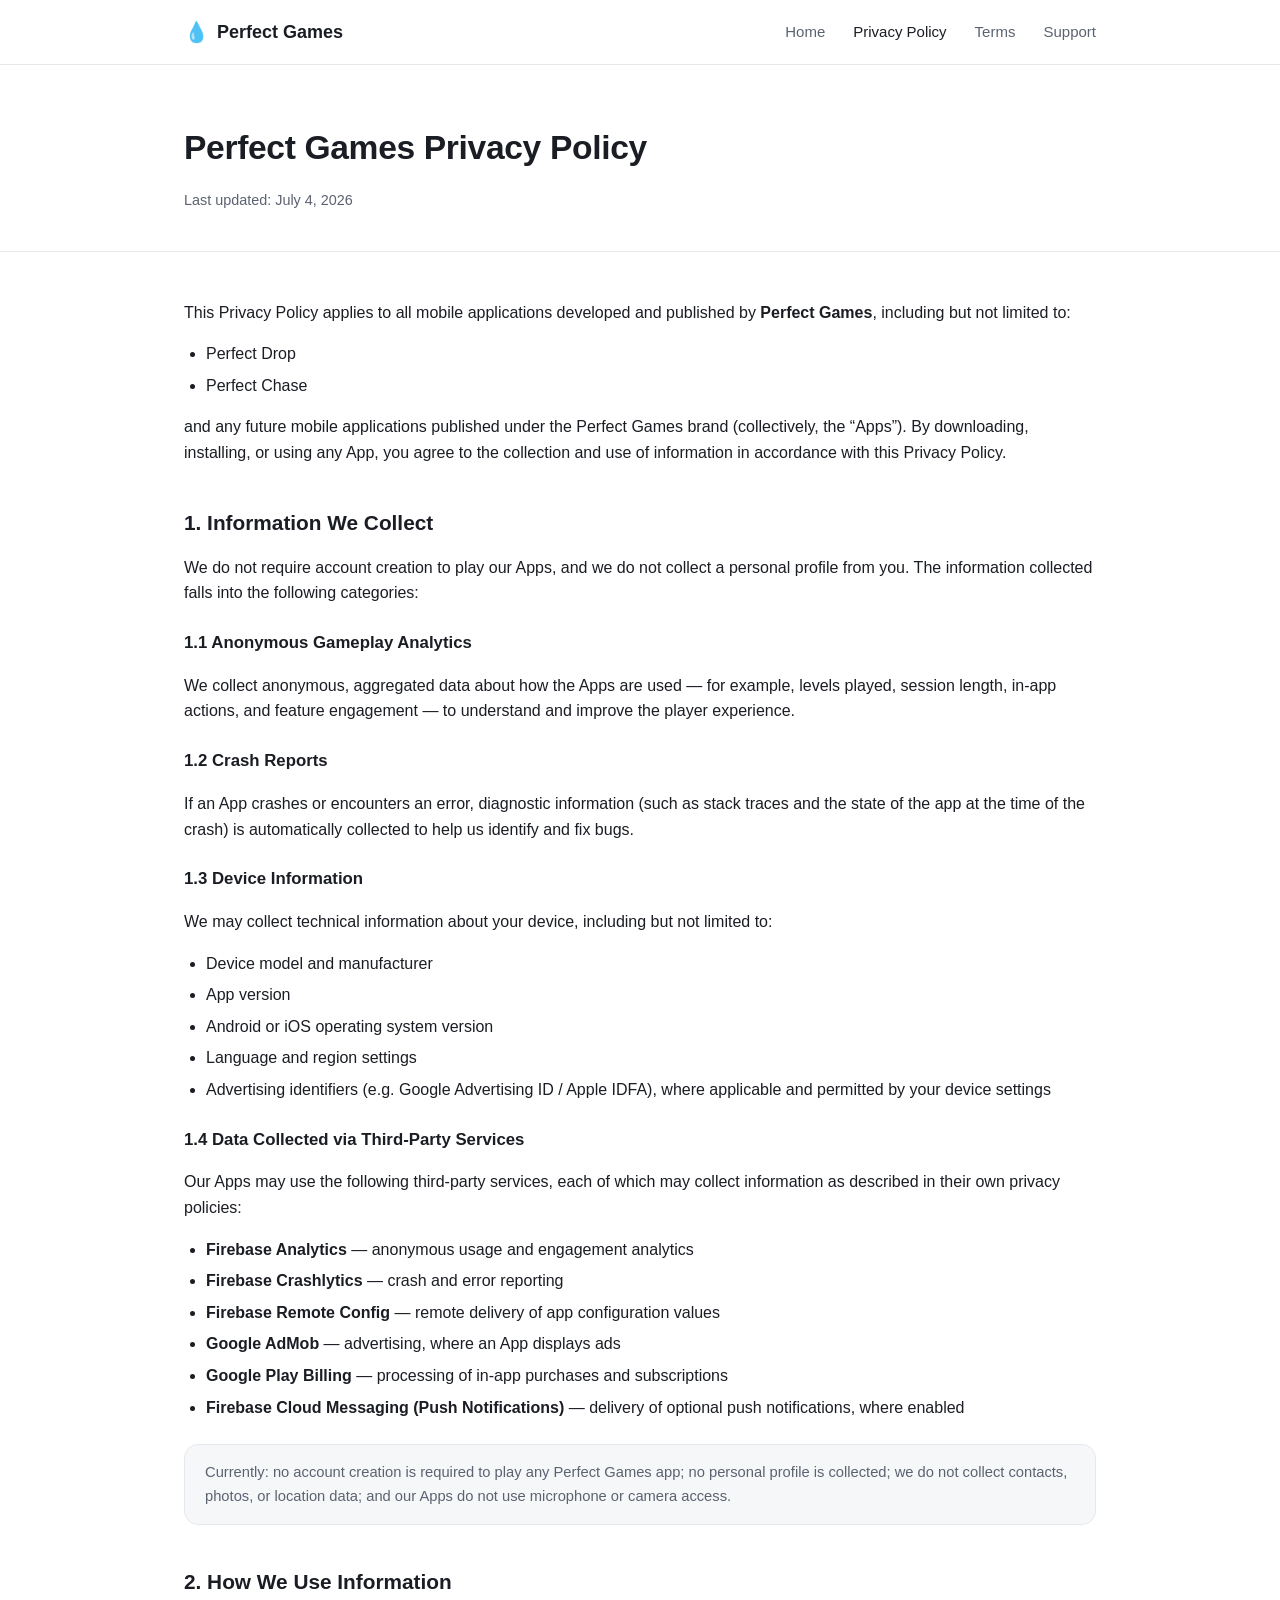
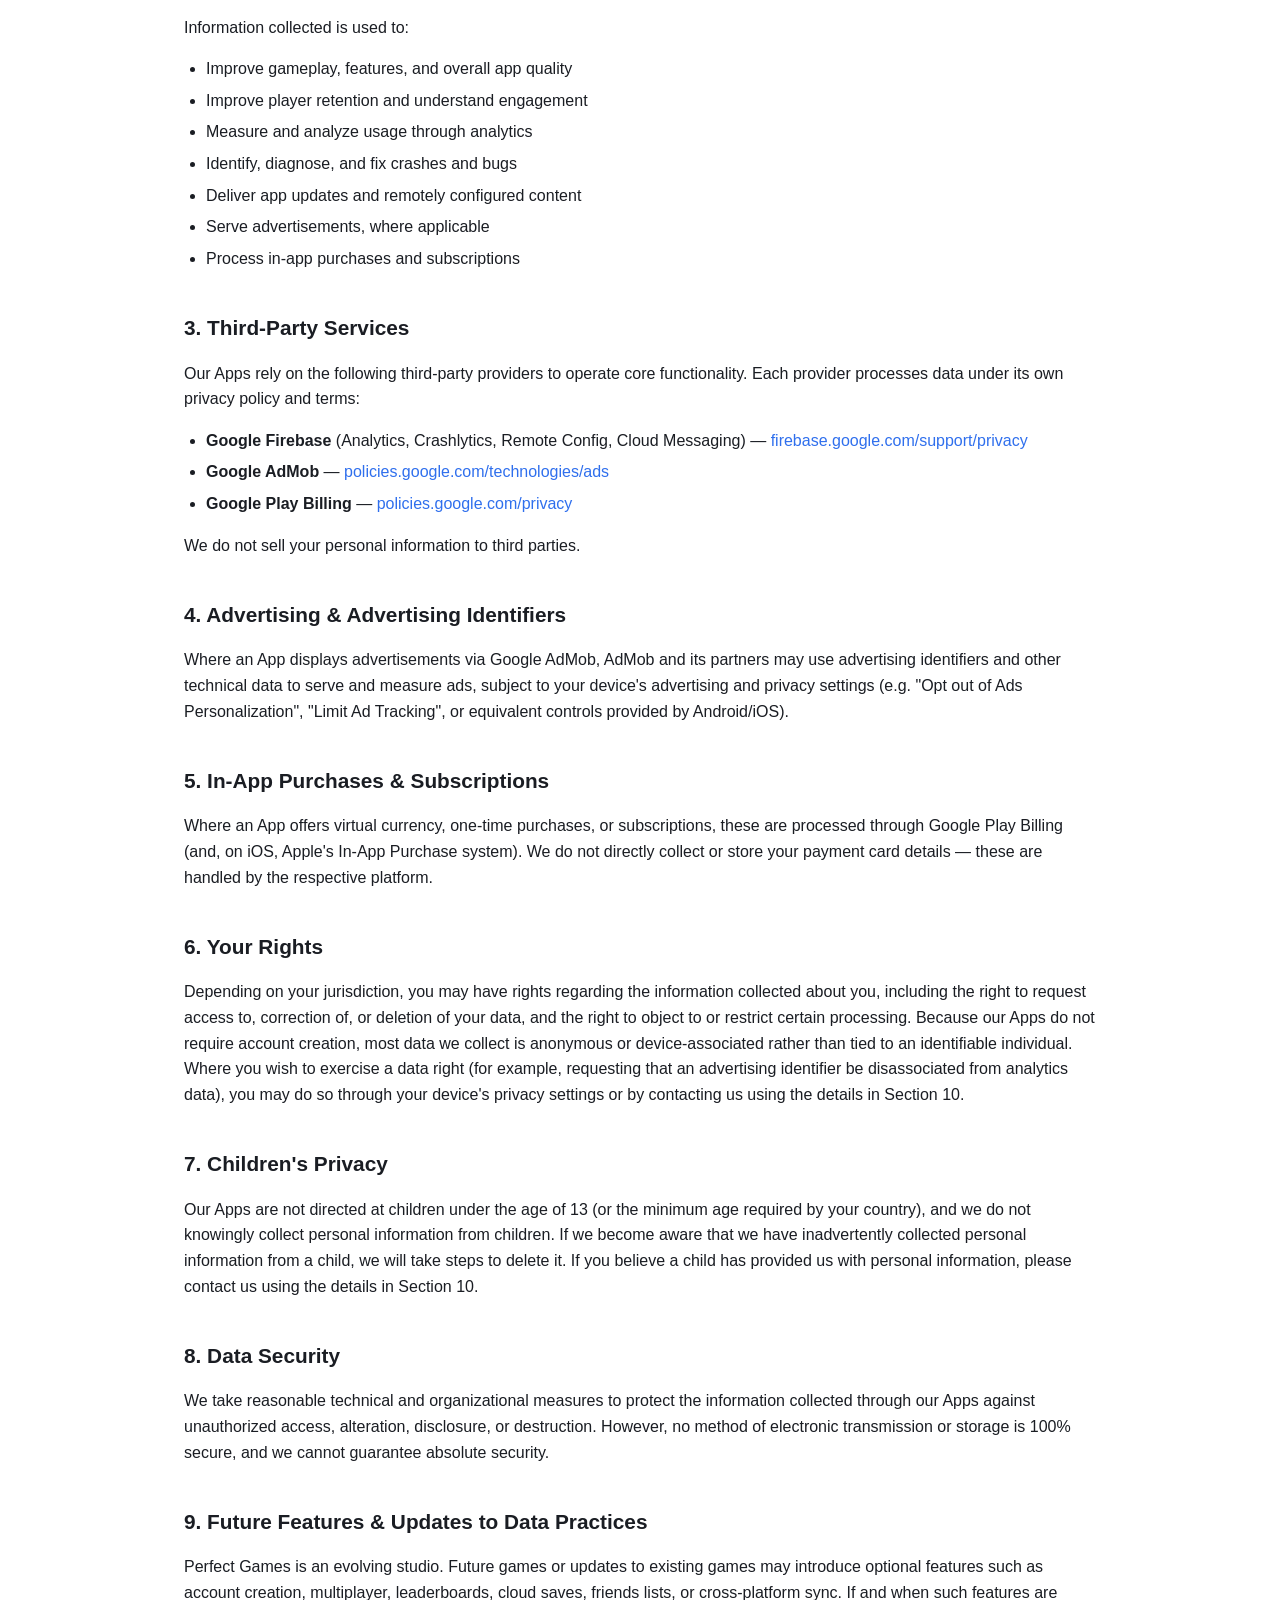
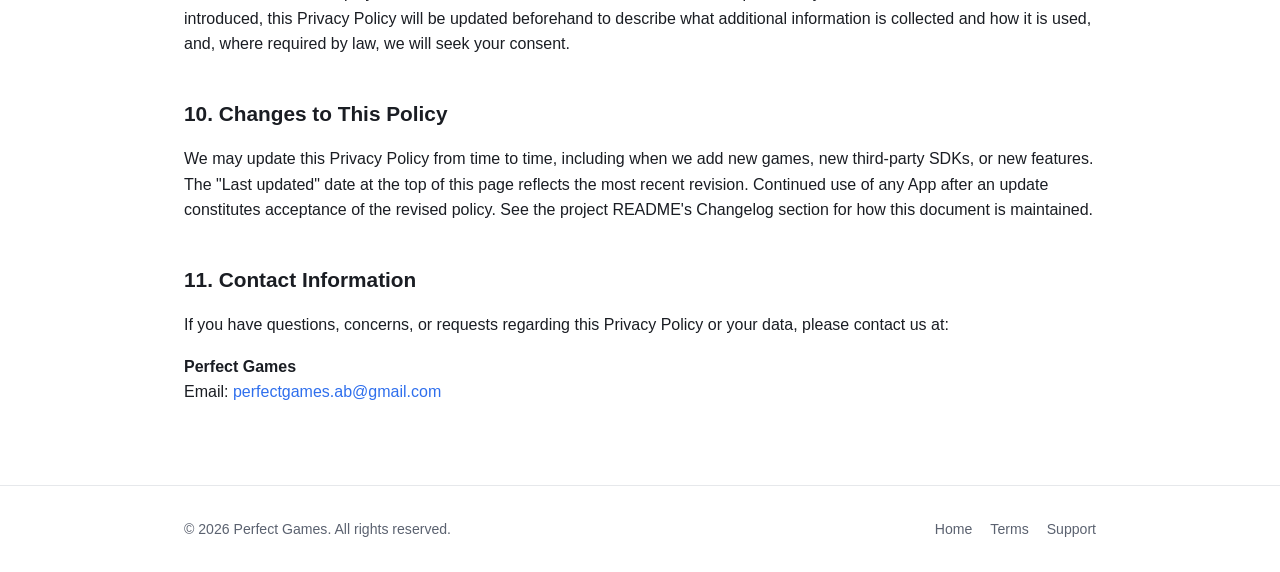
==== privacy/index.html @ cbe102f3 "Initial commit: Perfect Games studio website (homepage, privacy, terms, support)" ====
<!DOCTYPE html>
<html lang="en">
<head>
<meta charset="UTF-8" />
<meta name="viewport" content="width=device-width, initial-scale=1.0" />
<title>Privacy Policy — Perfect Games</title>
<meta name="description" content="The Perfect Games Privacy Policy, covering Perfect Drop and all mobile applications published under the Perfect Games brand." />
<meta name="robots" content="index, follow" />
<link rel="canonical" href="https://YOUR_GITHUB_USERNAME.github.io/perfect-games-site/privacy/" />

<meta property="og:type" content="website" />
<meta property="og:title" content="Perfect Games Privacy Policy" />
<meta property="og:description" content="The Privacy Policy for all Perfect Games mobile applications." />
<meta property="og:url" content="https://YOUR_GITHUB_USERNAME.github.io/perfect-games-site/privacy/" />
<meta property="og:image" content="https://YOUR_GITHUB_USERNAME.github.io/perfect-games-site/assets/og-image.png" />
<meta property="og:site_name" content="Perfect Games" />

<meta name="twitter:card" content="summary_large_image" />
<meta name="twitter:title" content="Perfect Games Privacy Policy" />
<meta name="twitter:description" content="The Privacy Policy for all Perfect Games mobile applications." />
<meta name="twitter:image" content="https://YOUR_GITHUB_USERNAME.github.io/perfect-games-site/assets/og-image.png" />

<link rel="icon" type="image/svg+xml" href="../assets/favicon.svg" />
<link rel="stylesheet" href="../css/style.css" />
</head>
<body data-page="privacy">

<header class="navbar">
  <div class="wrap">
    <a class="brand" href="../index.html"><span class="drop">💧</span> Perfect Games</a>
    <nav class="nav-links">
      <a href="../index.html" data-page="home">Home</a>
      <a href="../privacy/index.html" data-page="privacy">Privacy Policy</a>
      <a href="../terms/index.html" data-page="terms">Terms</a>
      <a href="../support/index.html" data-page="support">Support</a>
    </nav>
    <button class="nav-toggle" aria-label="Toggle navigation" aria-expanded="false">☰</button>
  </div>
</header>

<main>
  <div class="page-header">
    <div class="wrap">
      <h1>Perfect Games Privacy Policy</h1>
      <p class="meta">Last updated: July 4, 2026</p>
    </div>
  </div>

  <div class="wrap content">

    <p>
      This Privacy Policy applies to all mobile applications developed and published by
      <strong>Perfect Games</strong>, including but not limited to:
    </p>
    <ul>
      <li>Perfect Drop</li>
      <li>Perfect Chase</li>
    </ul>
    <p>
      and any future mobile applications published under the Perfect Games brand
      (collectively, the “Apps”). By downloading, installing, or using any App, you agree to the
      collection and use of information in accordance with this Privacy Policy.
    </p>

    <h2>1. Information We Collect</h2>
    <p>We do not require account creation to play our Apps, and we do not collect a personal profile
      from you. The information collected falls into the following categories:</p>

    <h3>1.1 Anonymous Gameplay Analytics</h3>
    <p>We collect anonymous, aggregated data about how the Apps are used — for example, levels played,
      session length, in-app actions, and feature engagement — to understand and improve the player
      experience.</p>

    <h3>1.2 Crash Reports</h3>
    <p>If an App crashes or encounters an error, diagnostic information (such as stack traces and the
      state of the app at the time of the crash) is automatically collected to help us identify and fix
      bugs.</p>

    <h3>1.3 Device Information</h3>
    <p>We may collect technical information about your device, including but not limited to:</p>
    <ul>
      <li>Device model and manufacturer</li>
      <li>App version</li>
      <li>Android or iOS operating system version</li>
      <li>Language and region settings</li>
      <li>Advertising identifiers (e.g. Google Advertising ID / Apple IDFA), where applicable and
        permitted by your device settings</li>
    </ul>

    <h3>1.4 Data Collected via Third-Party Services</h3>
    <p>Our Apps may use the following third-party services, each of which may collect information as
      described in their own privacy policies:</p>
    <ul>
      <li><strong>Firebase Analytics</strong> — anonymous usage and engagement analytics</li>
      <li><strong>Firebase Crashlytics</strong> — crash and error reporting</li>
      <li><strong>Firebase Remote Config</strong> — remote delivery of app configuration values</li>
      <li><strong>Google AdMob</strong> — advertising, where an App displays ads</li>
      <li><strong>Google Play Billing</strong> — processing of in-app purchases and subscriptions</li>
      <li><strong>Firebase Cloud Messaging (Push Notifications)</strong> — delivery of optional push
        notifications, where enabled</li>
    </ul>

    <div class="note">
      Currently: no account creation is required to play any Perfect Games app; no personal profile
      is collected; we do not collect contacts, photos, or location data; and our Apps do not use
      microphone or camera access.
    </div>

    <h2>2. How We Use Information</h2>
    <p>Information collected is used to:</p>
    <ul>
      <li>Improve gameplay, features, and overall app quality</li>
      <li>Improve player retention and understand engagement</li>
      <li>Measure and analyze usage through analytics</li>
      <li>Identify, diagnose, and fix crashes and bugs</li>
      <li>Deliver app updates and remotely configured content</li>
      <li>Serve advertisements, where applicable</li>
      <li>Process in-app purchases and subscriptions</li>
    </ul>

    <h2>3. Third-Party Services</h2>
    <p>Our Apps rely on the following third-party providers to operate core functionality. Each
      provider processes data under its own privacy policy and terms:</p>
    <ul>
      <li><strong>Google Firebase</strong> (Analytics, Crashlytics, Remote Config, Cloud Messaging) —
        <a href="https://firebase.google.com/support/privacy" target="_blank" rel="noopener">firebase.google.com/support/privacy</a></li>
      <li><strong>Google AdMob</strong> —
        <a href="https://policies.google.com/technologies/ads" target="_blank" rel="noopener">policies.google.com/technologies/ads</a></li>
      <li><strong>Google Play Billing</strong> —
        <a href="https://policies.google.com/privacy" target="_blank" rel="noopener">policies.google.com/privacy</a></li>
    </ul>
    <p>We do not sell your personal information to third parties.</p>

    <h2>4. Advertising & Advertising Identifiers</h2>
    <p>Where an App displays advertisements via Google AdMob, AdMob and its partners may use
      advertising identifiers and other technical data to serve and measure ads, subject to your
      device's advertising and privacy settings (e.g. "Opt out of Ads Personalization",
      "Limit Ad Tracking", or equivalent controls provided by Android/iOS).</p>

    <h2>5. In-App Purchases & Subscriptions</h2>
    <p>Where an App offers virtual currency, one-time purchases, or subscriptions, these are processed
      through Google Play Billing (and, on iOS, Apple's In-App Purchase system). We do not directly
      collect or store your payment card details — these are handled by the respective platform.</p>

    <h2>6. Your Rights</h2>
    <p>Depending on your jurisdiction, you may have rights regarding the information collected about
      you, including the right to request access to, correction of, or deletion of your data, and the
      right to object to or restrict certain processing. Because our Apps do not require account
      creation, most data we collect is anonymous or device-associated rather than tied to an
      identifiable individual. Where you wish to exercise a data right (for example, requesting that
      an advertising identifier be disassociated from analytics data), you may do so through your
      device's privacy settings or by contacting us using the details in Section 10.</p>

    <h2>7. Children's Privacy</h2>
    <p>Our Apps are not directed at children under the age of 13 (or the minimum age required by your
      country), and we do not knowingly collect personal information from children. If we become
      aware that we have inadvertently collected personal information from a child, we will take
      steps to delete it. If you believe a child has provided us with personal information, please
      contact us using the details in Section 10.</p>

    <h2>8. Data Security</h2>
    <p>We take reasonable technical and organizational measures to protect the information collected
      through our Apps against unauthorized access, alteration, disclosure, or destruction. However,
      no method of electronic transmission or storage is 100% secure, and we cannot guarantee
      absolute security.</p>

    <h2>9. Future Features & Updates to Data Practices</h2>
    <p>Perfect Games is an evolving studio. Future games or updates to existing games may introduce
      optional features such as account creation, multiplayer, leaderboards, cloud saves, friends
      lists, or cross-platform sync. If and when such features are introduced, this Privacy Policy
      will be updated beforehand to describe what additional information is collected and how it is
      used, and, where required by law, we will seek your consent.</p>

    <h2>10. Changes to This Policy</h2>
    <p>We may update this Privacy Policy from time to time, including when we add new games, new
      third-party SDKs, or new features. The "Last updated" date at the top of this page reflects
      the most recent revision. Continued use of any App after an update constitutes acceptance of
      the revised policy. See the project README's Changelog section for how this document is
      maintained.</p>

    <h2>11. Contact Information</h2>
    <p>If you have questions, concerns, or requests regarding this Privacy Policy or your data, please
      contact us at:</p>
    <p>
      <strong>Perfect Games</strong><br />
      Email: <a href="mailto:perfectgames.ab@gmail.com">perfectgames.ab@gmail.com</a>
    </p>

  </div>
</main>

<footer>
  <div class="wrap">
    <span>© 2026 Perfect Games. All rights reserved.</span>
    <div class="footer-links">
      <a href="../index.html">Home</a>
      <a href="../terms/index.html">Terms</a>
      <a href="../support/index.html">Support</a>
    </div>
  </div>
</footer>

<script src="../js/main.js"></script>
</body>
</html>
---- css/style.css ----
/* =========================================================
   Perfect Games — shared stylesheet
   Plain CSS, no build step. Edit the variables below to
   re-brand the whole site (see README "Customize branding").
   ========================================================= */

:root {
  --bg: #ffffff;
  --bg-alt: #f6f7f9;
  --text: #1a1d23;
  --text-muted: #5b6270;
  --border: #e6e8eb;
  --accent: #2f6fed;
  --accent-hover: #1f56c4;
  --accent-contrast: #ffffff;
  --card-bg: #ffffff;
  --code-bg: #f0f1f4;
  --radius: 14px;
  --shadow: 0 1px 2px rgba(16, 24, 40, 0.04), 0 4px 12px rgba(16, 24, 40, 0.06);
  --max-width: 960px;
}

@media (prefers-color-scheme: dark) {
  :root {
    --bg: #0e1015;
    --bg-alt: #14161d;
    --text: #e9eaee;
    --text-muted: #9aa0ac;
    --border: #262a34;
    --accent: #5b8dff;
    --accent-hover: #7ba0ff;
    --accent-contrast: #0e1015;
    --card-bg: #171a22;
    --code-bg: #1c2029;
    --shadow: 0 1px 2px rgba(0, 0, 0, 0.4), 0 8px 24px rgba(0, 0, 0, 0.35);
  }
}

* {
  box-sizing: border-box;
}

html {
  scroll-behavior: smooth;
}

body {
  margin: 0;
  background: var(--bg);
  color: var(--text);
  font-family: -apple-system, BlinkMacSystemFont, "Segoe UI", Roboto, Helvetica,
    Arial, sans-serif, "Apple Color Emoji", "Segoe UI Emoji";
  line-height: 1.6;
  -webkit-font-smoothing: antialiased;
  transition: background-color 0.2s ease, color 0.2s ease;
}

a {
  color: var(--accent);
  text-decoration: none;
}

a:hover {
  text-decoration: underline;
}

img {
  max-width: 100%;
}

/* ---------- Layout ---------- */

.wrap {
  max-width: var(--max-width);
  margin: 0 auto;
  padding: 0 24px;
}

main {
  padding-bottom: 64px;
}

/* ---------- Navbar ---------- */

.navbar {
  position: sticky;
  top: 0;
  z-index: 50;
  background: color-mix(in srgb, var(--bg) 85%, transparent);
  backdrop-filter: saturate(180%) blur(10px);
  border-bottom: 1px solid var(--border);
}

.navbar .wrap {
  display: flex;
  align-items: center;
  justify-content: space-between;
  height: 64px;
}

.brand {
  display: flex;
  align-items: center;
  gap: 8px;
  font-weight: 700;
  font-size: 18px;
  color: var(--text);
}

.brand:hover {
  text-decoration: none;
  opacity: 0.85;
}

.brand .drop {
  font-size: 20px;
}

.nav-links {
  display: flex;
  align-items: center;
  gap: 28px;
}

.nav-links a {
  color: var(--text-muted);
  font-weight: 500;
  font-size: 15px;
}

.nav-links a:hover,
.nav-links a.active {
  color: var(--text);
  text-decoration: none;
}

.nav-toggle {
  display: none;
  background: none;
  border: 1px solid var(--border);
  border-radius: 8px;
  padding: 8px 10px;
  color: var(--text);
  cursor: pointer;
}

@media (max-width: 640px) {
  .nav-toggle {
    display: inline-flex;
  }

  .nav-links {
    position: absolute;
    top: 64px;
    left: 0;
    right: 0;
    background: var(--bg);
    border-bottom: 1px solid var(--border);
    flex-direction: column;
    align-items: flex-start;
    gap: 0;
    padding: 8px 24px 16px;
    display: none;
  }

  .nav-links.open {
    display: flex;
  }

  .nav-links a {
    padding: 10px 0;
    width: 100%;
  }
}

/* ---------- Hero ---------- */

.hero {
  padding: 96px 0 64px;
  text-align: center;
}

.hero h1 {
  font-size: clamp(2.2rem, 5vw, 3.4rem);
  margin: 0 0 12px;
  letter-spacing: -0.02em;
}

.hero p.subtitle {
  font-size: clamp(1.05rem, 2vw, 1.25rem);
  color: var(--text-muted);
  max-width: 640px;
  margin: 0 auto 32px;
}

.hero-actions {
  display: flex;
  gap: 12px;
  justify-content: center;
  flex-wrap: wrap;
}

/* ---------- Buttons ---------- */

.btn {
  display: inline-flex;
  align-items: center;
  justify-content: center;
  gap: 8px;
  padding: 12px 22px;
  border-radius: 999px;
  font-weight: 600;
  font-size: 15px;
  border: 1px solid transparent;
  cursor: pointer;
}

.btn:hover {
  text-decoration: none;
}

.btn-primary {
  background: var(--accent);
  color: var(--accent-contrast);
}

.btn-primary:hover {
  background: var(--accent-hover);
}

.btn-secondary {
  background: transparent;
  color: var(--text);
  border-color: var(--border);
}

.btn-secondary:hover {
  border-color: var(--accent);
  color: var(--accent);
}

/* ---------- Sections & cards ---------- */

section {
  padding: 48px 0;
}

section + section {
  border-top: 1px solid var(--border);
}

h2.section-title {
  font-size: 1.6rem;
  margin: 0 0 28px;
  text-align: center;
}

.card-grid {
  display: grid;
  grid-template-columns: repeat(auto-fit, minmax(240px, 1fr));
  gap: 20px;
}

.card {
  background: var(--card-bg);
  border: 1px solid var(--border);
  border-radius: var(--radius);
  padding: 24px;
  box-shadow: var(--shadow);
}

.card .badge {
  display: inline-block;
  font-size: 11px;
  font-weight: 700;
  letter-spacing: 0.06em;
  text-transform: uppercase;
  padding: 4px 10px;
  border-radius: 999px;
  margin-bottom: 12px;
}

.badge-live {
  background: color-mix(in srgb, #22c55e 20%, transparent);
  color: #17803d;
}

.badge-soon {
  background: color-mix(in srgb, var(--accent) 18%, transparent);
  color: var(--accent);
}

@media (prefers-color-scheme: dark) {
  .badge-live {
    color: #4ade80;
  }
}

.card h3 {
  margin: 0 0 8px;
  font-size: 1.15rem;
}

.card p {
  margin: 0;
  color: var(--text-muted);
  font-size: 0.95rem;
}

/* ---------- Legal / content pages ---------- */

.page-header {
  padding: 56px 0 24px;
  border-bottom: 1px solid var(--border);
}

.page-header h1 {
  margin: 0 0 8px;
  font-size: 2.1rem;
  letter-spacing: -0.01em;
}

.page-header .meta {
  color: var(--text-muted);
  font-size: 0.9rem;
}

.content {
  padding-top: 32px;
}

.content h2 {
  font-size: 1.3rem;
  margin: 40px 0 12px;
}

.content h2:first-child {
  margin-top: 0;
}

.content h3 {
  font-size: 1.05rem;
  margin: 24px 0 8px;
}

.content p,
.content li {
  color: var(--text);
}

.content ul {
  padding-left: 22px;
}

.content li + li {
  margin-top: 6px;
}

.note {
  background: var(--bg-alt);
  border: 1px solid var(--border);
  border-radius: var(--radius);
  padding: 16px 20px;
  font-size: 0.92rem;
  color: var(--text-muted);
  margin: 24px 0;
}

code {
  background: var(--code-bg);
  padding: 2px 6px;
  border-radius: 6px;
  font-size: 0.9em;
}

table {
  width: 100%;
  border-collapse: collapse;
  margin: 16px 0;
  font-size: 0.92rem;
}

th,
td {
  text-align: left;
  padding: 10px 12px;
  border-bottom: 1px solid var(--border);
}

th {
  color: var(--text-muted);
  font-weight: 600;
}

/* ---------- Support page ---------- */

.contact-grid {
  display: grid;
  grid-template-columns: repeat(auto-fit, minmax(220px, 1fr));
  gap: 16px;
  margin: 24px 0 8px;
}

.contact-card {
  background: var(--card-bg);
  border: 1px solid var(--border);
  border-radius: var(--radius);
  padding: 20px;
}

.contact-card h3 {
  margin: 0 0 6px;
  font-size: 1rem;
}

.contact-card a {
  font-weight: 600;
}

.faq-item {
  border-bottom: 1px solid var(--border);
  padding: 18px 0;
}

.faq-item:first-child {
  border-top: 1px solid var(--border);
}

.faq-item h3 {
  margin: 0 0 6px;
  font-size: 1rem;
}

.faq-item p {
  margin: 0;
  color: var(--text-muted);
}

/* ---------- Footer ---------- */

footer {
  border-top: 1px solid var(--border);
  padding: 32px 0;
}

footer .wrap {
  display: flex;
  flex-wrap: wrap;
  gap: 12px;
  align-items: center;
  justify-content: space-between;
  color: var(--text-muted);
  font-size: 0.88rem;
}

footer .footer-links {
  display: flex;
  gap: 18px;
  flex-wrap: wrap;
}

footer .footer-links a {
  color: var(--text-muted);
}

footer .footer-links a:hover {
  color: var(--text);
}
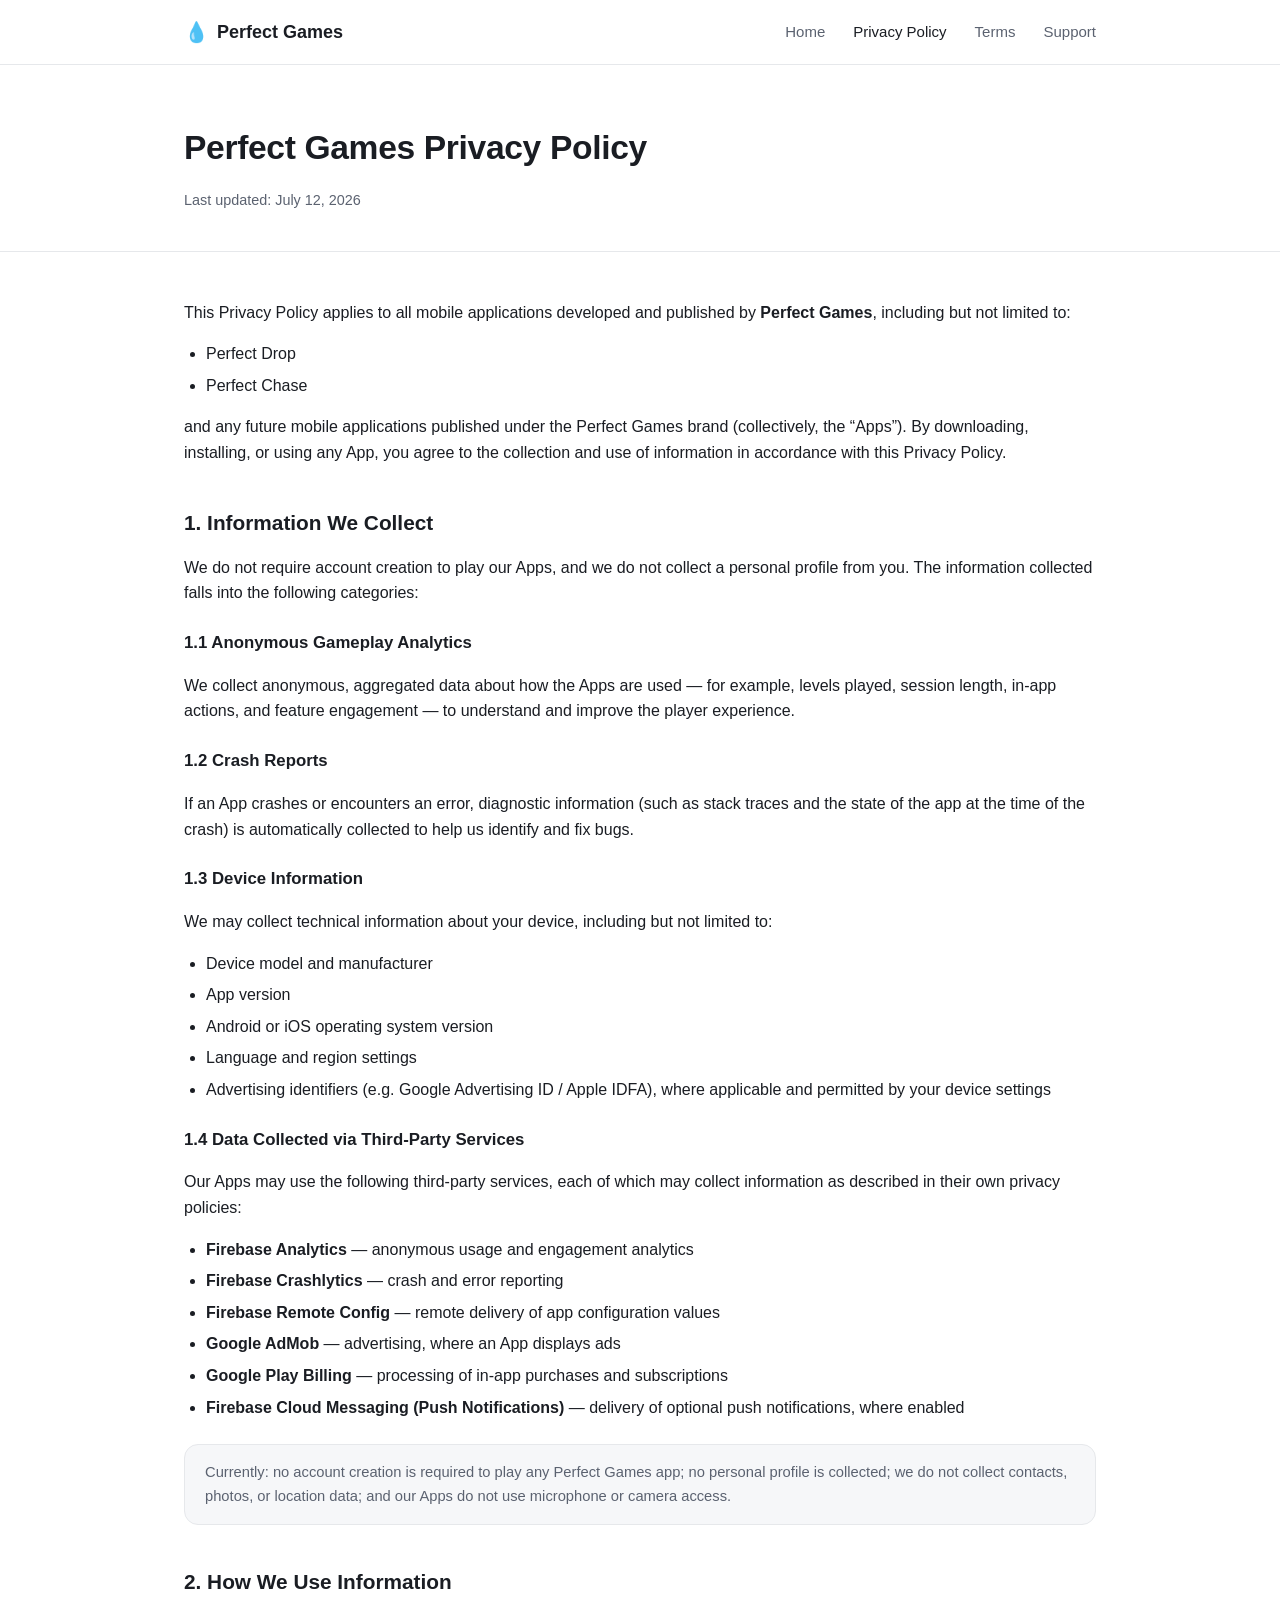
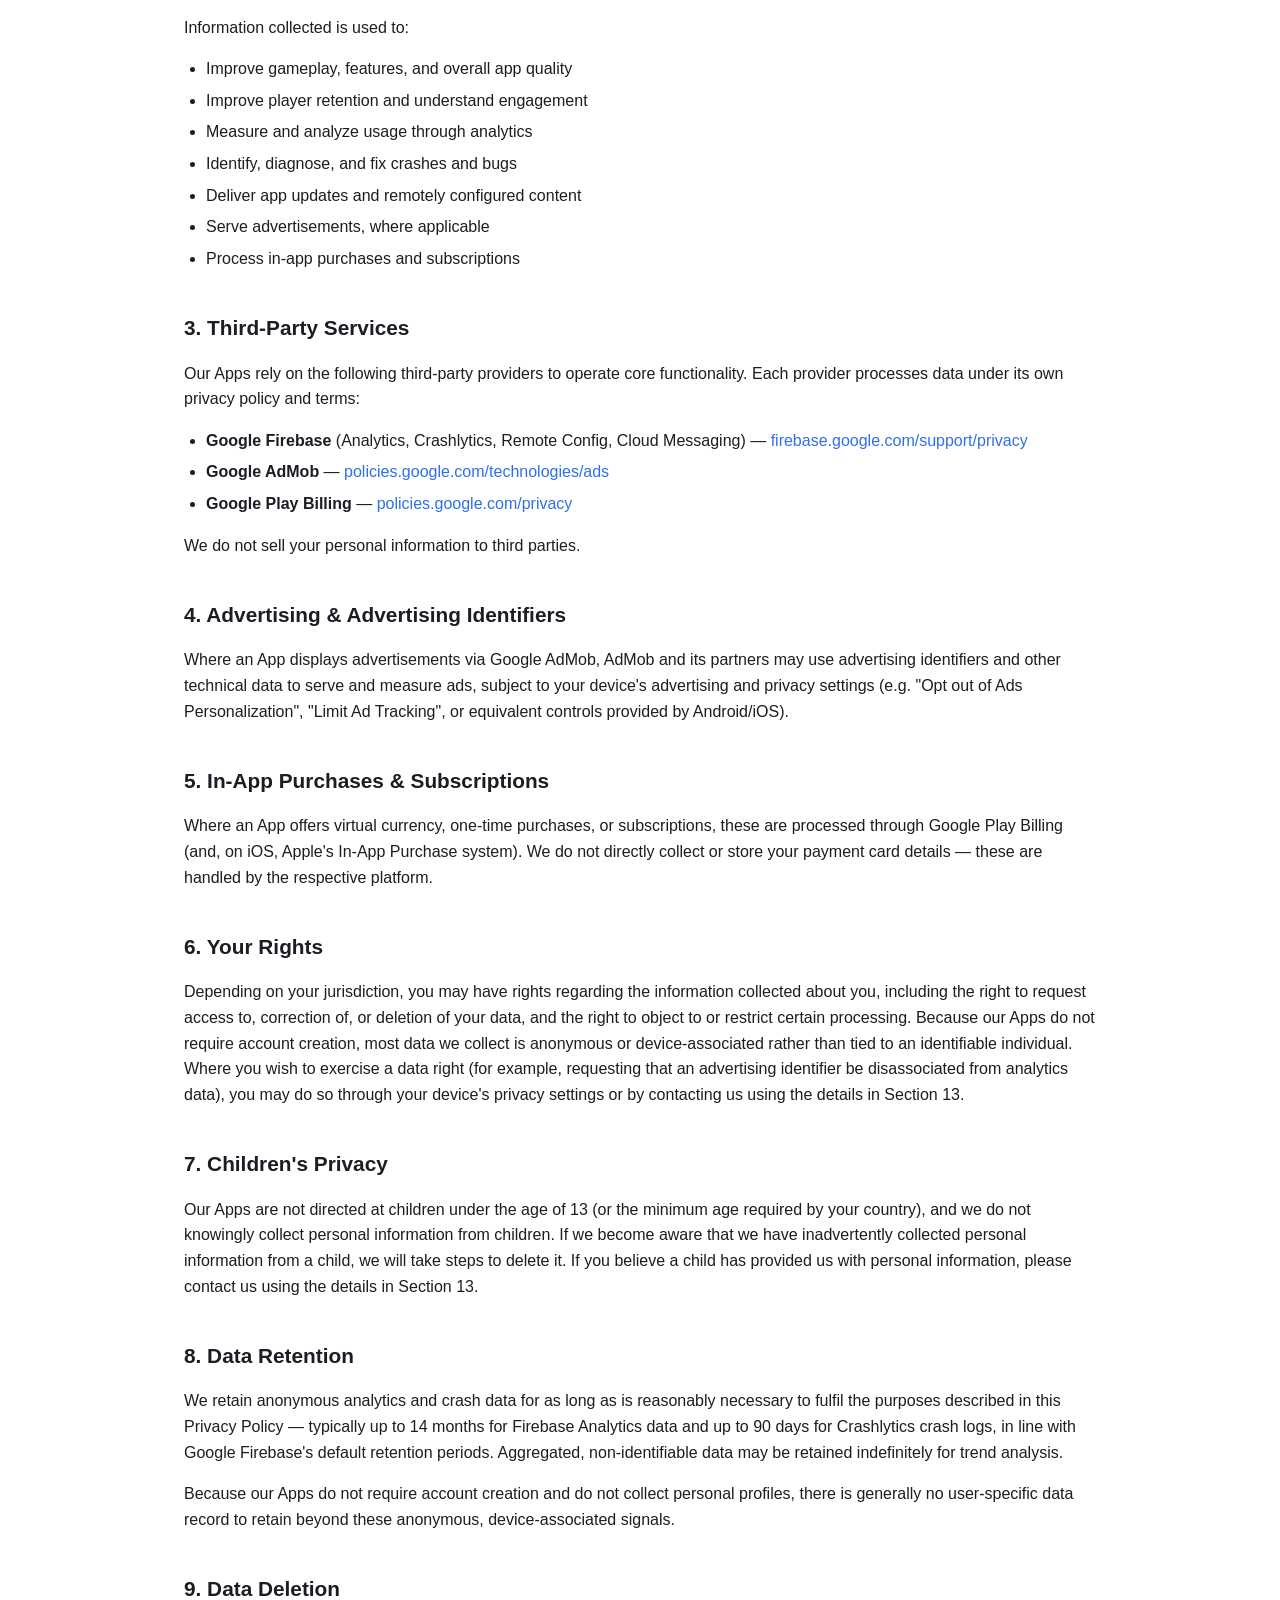
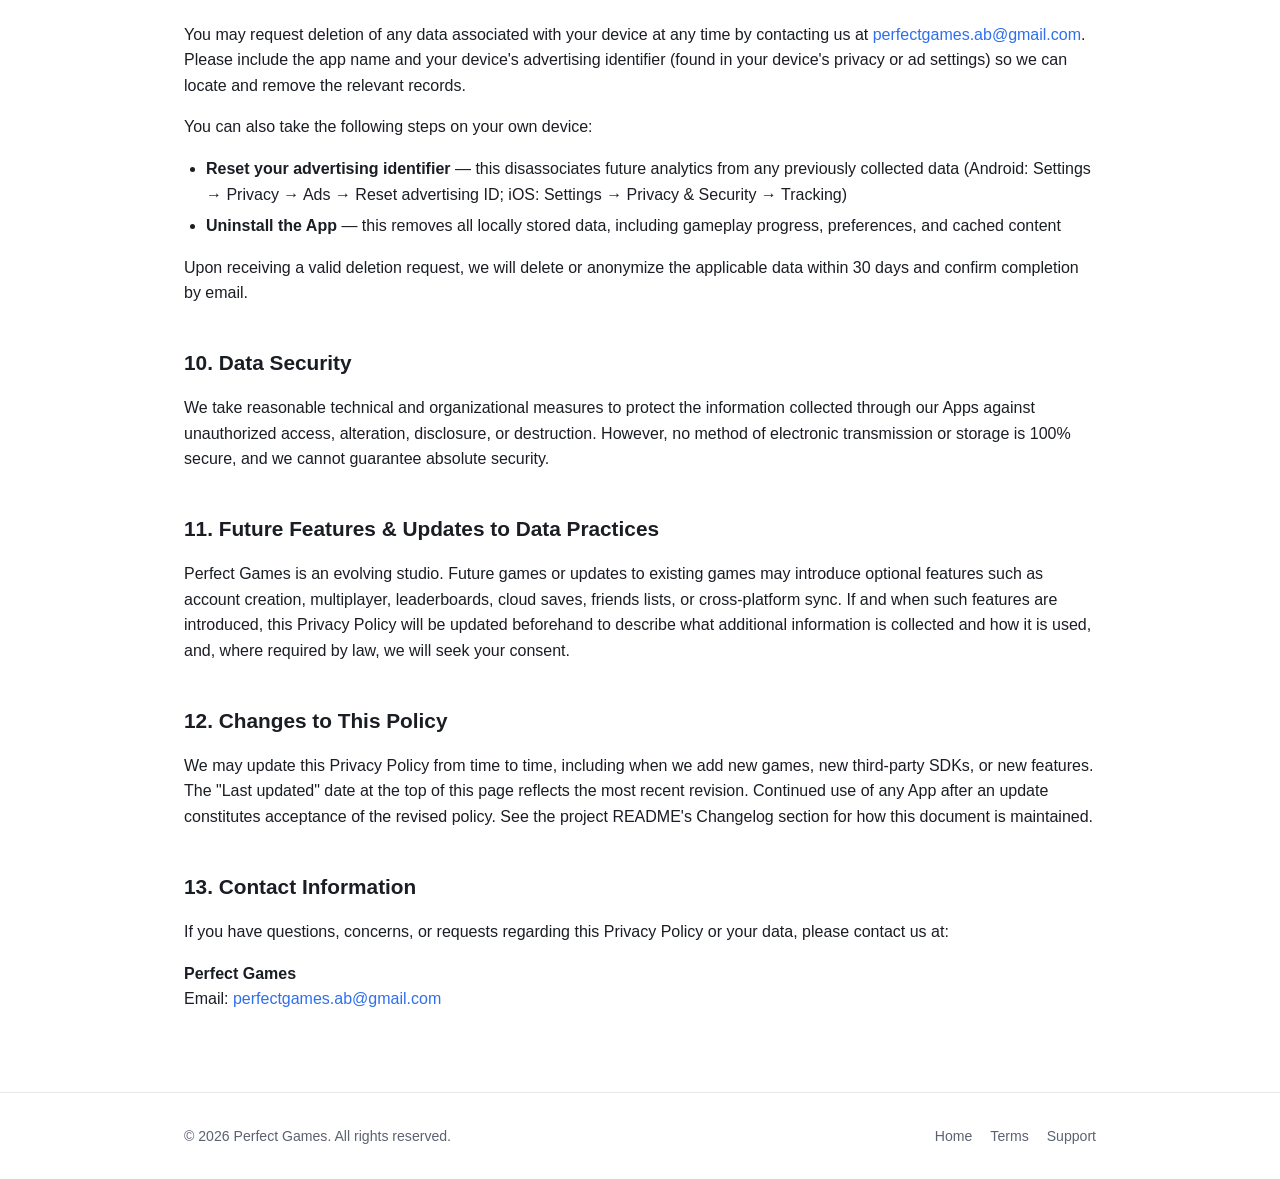
==== commit bad88b21: "Add data deletion/retention policies, real-player-names disclaimer, promote Perfect Chase to live Pr" ====
--- a/privacy/index.html
+++ b/privacy/index.html
@@ -6,19 +6,19 @@
 <title>Privacy Policy — Perfect Games</title>
 <meta name="description" content="The Perfect Games Privacy Policy, covering Perfect Drop and all mobile applications published under the Perfect Games brand." />
 <meta name="robots" content="index, follow" />
-<link rel="canonical" href="https://YOUR_GITHUB_USERNAME.github.io/perfect-games-site/privacy/" />
+<link rel="canonical" href="https://actuallyab.github.io/perfect-games-site/privacy/" />
 
 <meta property="og:type" content="website" />
 <meta property="og:title" content="Perfect Games Privacy Policy" />
 <meta property="og:description" content="The Privacy Policy for all Perfect Games mobile applications." />
-<meta property="og:url" content="https://YOUR_GITHUB_USERNAME.github.io/perfect-games-site/privacy/" />
-<meta property="og:image" content="https://YOUR_GITHUB_USERNAME.github.io/perfect-games-site/assets/og-image.png" />
+<meta property="og:url" content="https://actuallyab.github.io/perfect-games-site/privacy/" />
+<meta property="og:image" content="https://actuallyab.github.io/perfect-games-site/assets/og-image.png" />
 <meta property="og:site_name" content="Perfect Games" />
 
 <meta name="twitter:card" content="summary_large_image" />
 <meta name="twitter:title" content="Perfect Games Privacy Policy" />
 <meta name="twitter:description" content="The Privacy Policy for all Perfect Games mobile applications." />
-<meta name="twitter:image" content="https://YOUR_GITHUB_USERNAME.github.io/perfect-games-site/assets/og-image.png" />
+<meta name="twitter:image" content="https://actuallyab.github.io/perfect-games-site/assets/og-image.png" />
 
 <link rel="icon" type="image/svg+xml" href="../assets/favicon.svg" />
 <link rel="stylesheet" href="../css/style.css" />
@@ -42,7 +42,7 @@
   <div class="page-header">
     <div class="wrap">
       <h1>Perfect Games Privacy Policy</h1>
-      <p class="meta">Last updated: July 4, 2026</p>
+      <p class="meta">Last updated: July 12, 2026</p>
     </div>
   </div>
 
@@ -149,36 +149,62 @@
       creation, most data we collect is anonymous or device-associated rather than tied to an
       identifiable individual. Where you wish to exercise a data right (for example, requesting that
       an advertising identifier be disassociated from analytics data), you may do so through your
-      device's privacy settings or by contacting us using the details in Section 10.</p>
+      device's privacy settings or by contacting us using the details in Section 13.</p>
 
     <h2>7. Children's Privacy</h2>
     <p>Our Apps are not directed at children under the age of 13 (or the minimum age required by your
       country), and we do not knowingly collect personal information from children. If we become
       aware that we have inadvertently collected personal information from a child, we will take
       steps to delete it. If you believe a child has provided us with personal information, please
-      contact us using the details in Section 10.</p>
-
-    <h2>8. Data Security</h2>
+      contact us using the details in Section 13.</p>
+
+    <h2>8. Data Retention</h2>
+    <p>We retain anonymous analytics and crash data for as long as is reasonably necessary to fulfil
+      the purposes described in this Privacy Policy — typically up to 14 months for Firebase Analytics
+      data and up to 90 days for Crashlytics crash logs, in line with Google Firebase's default
+      retention periods. Aggregated, non-identifiable data may be retained indefinitely for trend
+      analysis.</p>
+    <p>Because our Apps do not require account creation and do not collect personal profiles, there is
+      generally no user-specific data record to retain beyond these anonymous, device-associated
+      signals.</p>
+
+    <h2>9. Data Deletion</h2>
+    <p>You may request deletion of any data associated with your device at any time by contacting us
+      at <a href="mailto:perfectgames.ab@gmail.com">perfectgames.ab@gmail.com</a>. Please include the
+      app name and your device's advertising identifier (found in your device's privacy or ad settings)
+      so we can locate and remove the relevant records.</p>
+    <p>You can also take the following steps on your own device:</p>
+    <ul>
+      <li><strong>Reset your advertising identifier</strong> — this disassociates future analytics from
+        any previously collected data (Android: Settings → Privacy → Ads → Reset advertising ID;
+        iOS: Settings → Privacy &amp; Security → Tracking)</li>
+      <li><strong>Uninstall the App</strong> — this removes all locally stored data, including gameplay
+        progress, preferences, and cached content</li>
+    </ul>
+    <p>Upon receiving a valid deletion request, we will delete or anonymize the applicable data within
+      30 days and confirm completion by email.</p>
+
+    <h2>10. Data Security</h2>
     <p>We take reasonable technical and organizational measures to protect the information collected
       through our Apps against unauthorized access, alteration, disclosure, or destruction. However,
       no method of electronic transmission or storage is 100% secure, and we cannot guarantee
       absolute security.</p>
 
-    <h2>9. Future Features & Updates to Data Practices</h2>
+    <h2>11. Future Features & Updates to Data Practices</h2>
     <p>Perfect Games is an evolving studio. Future games or updates to existing games may introduce
       optional features such as account creation, multiplayer, leaderboards, cloud saves, friends
       lists, or cross-platform sync. If and when such features are introduced, this Privacy Policy
       will be updated beforehand to describe what additional information is collected and how it is
       used, and, where required by law, we will seek your consent.</p>
 
-    <h2>10. Changes to This Policy</h2>
+    <h2>12. Changes to This Policy</h2>
     <p>We may update this Privacy Policy from time to time, including when we add new games, new
       third-party SDKs, or new features. The "Last updated" date at the top of this page reflects
       the most recent revision. Continued use of any App after an update constitutes acceptance of
       the revised policy. See the project README's Changelog section for how this document is
       maintained.</p>
 
-    <h2>11. Contact Information</h2>
+    <h2>13. Contact Information</h2>
     <p>If you have questions, concerns, or requests regarding this Privacy Policy or your data, please
       contact us at:</p>
     <p>
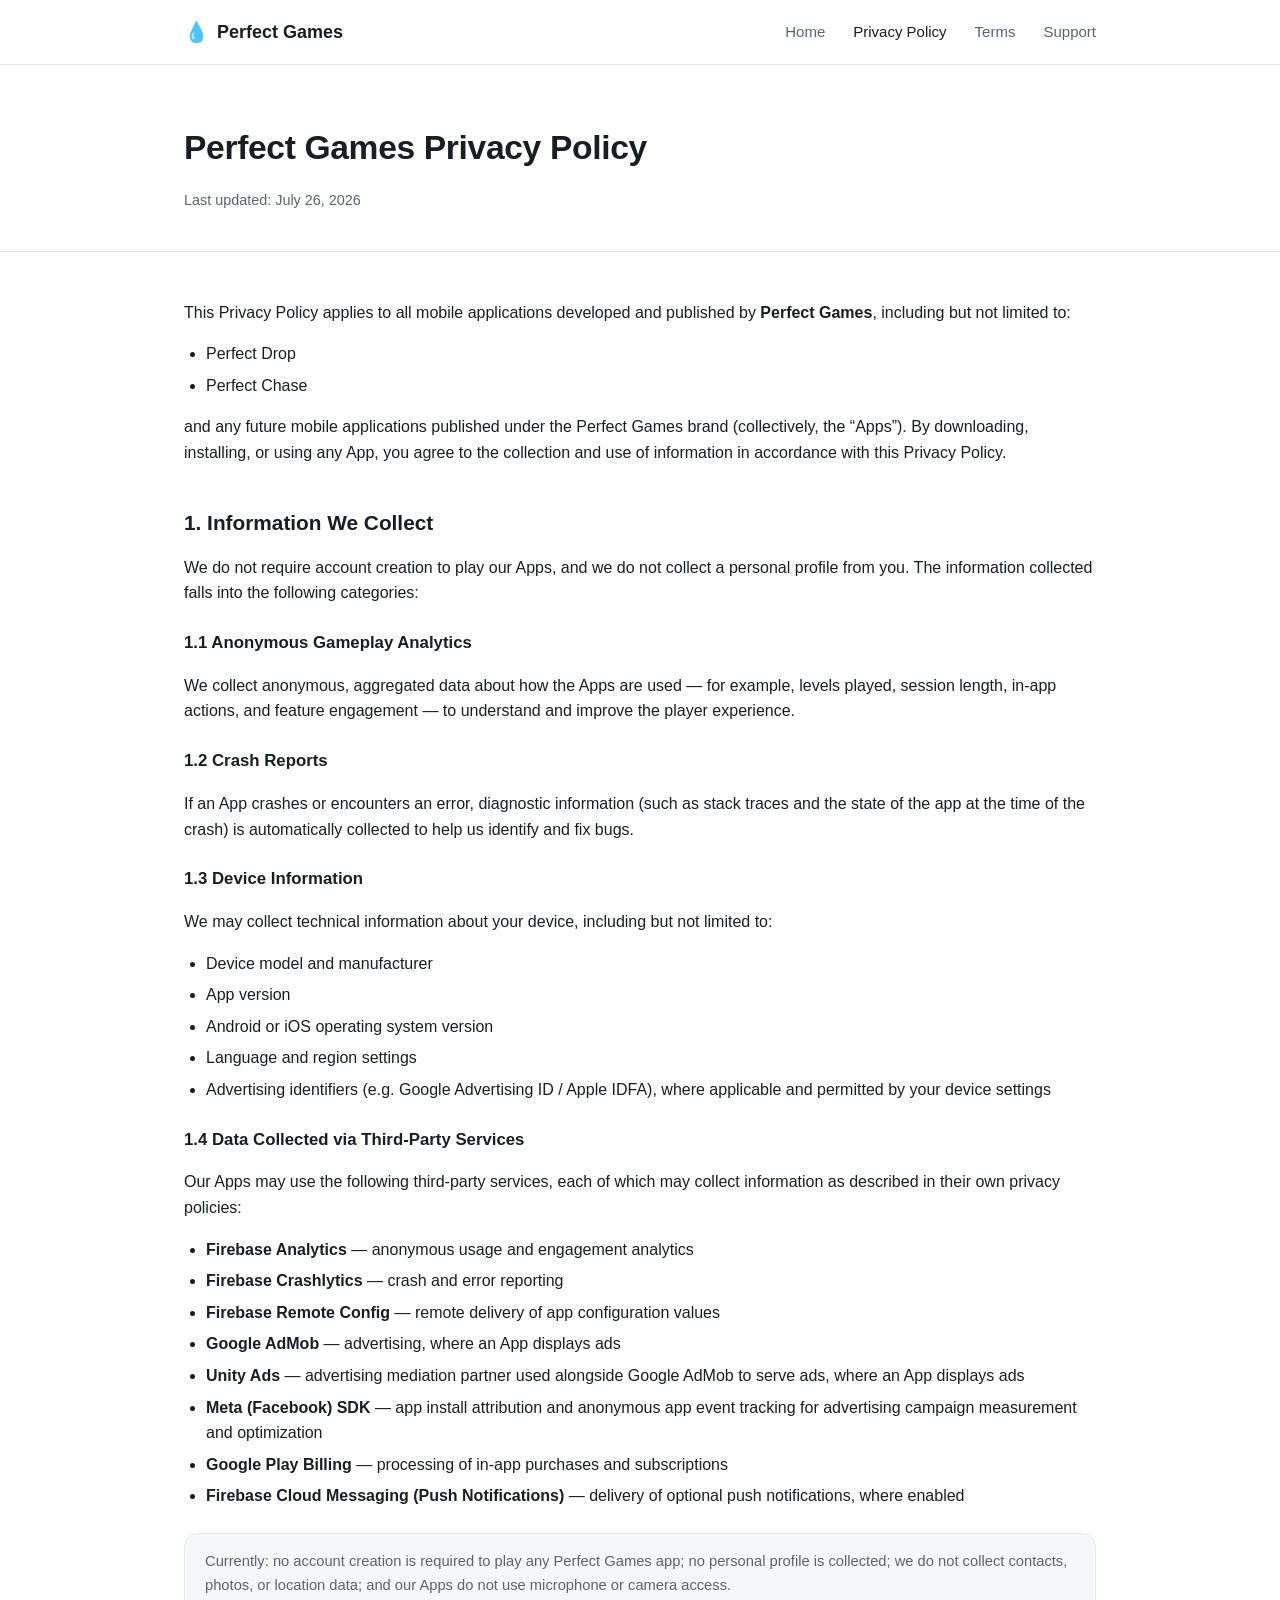
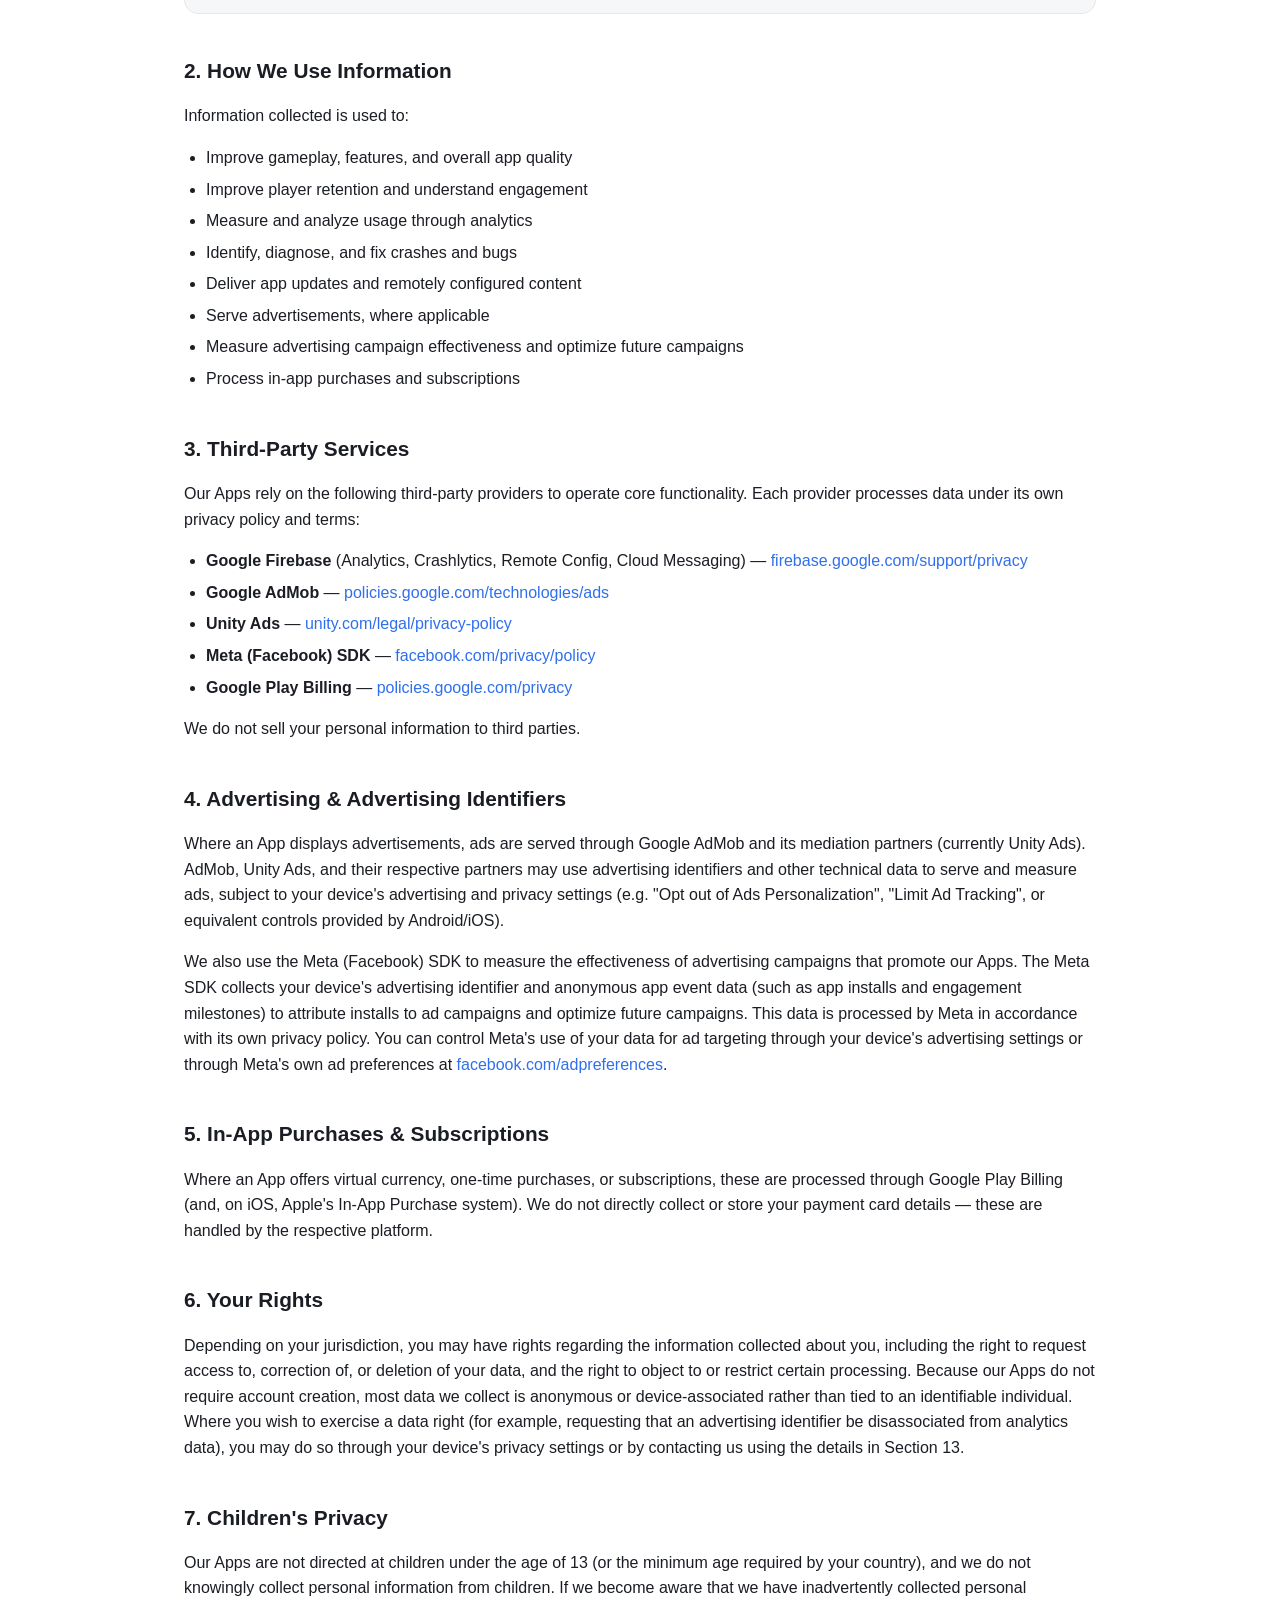
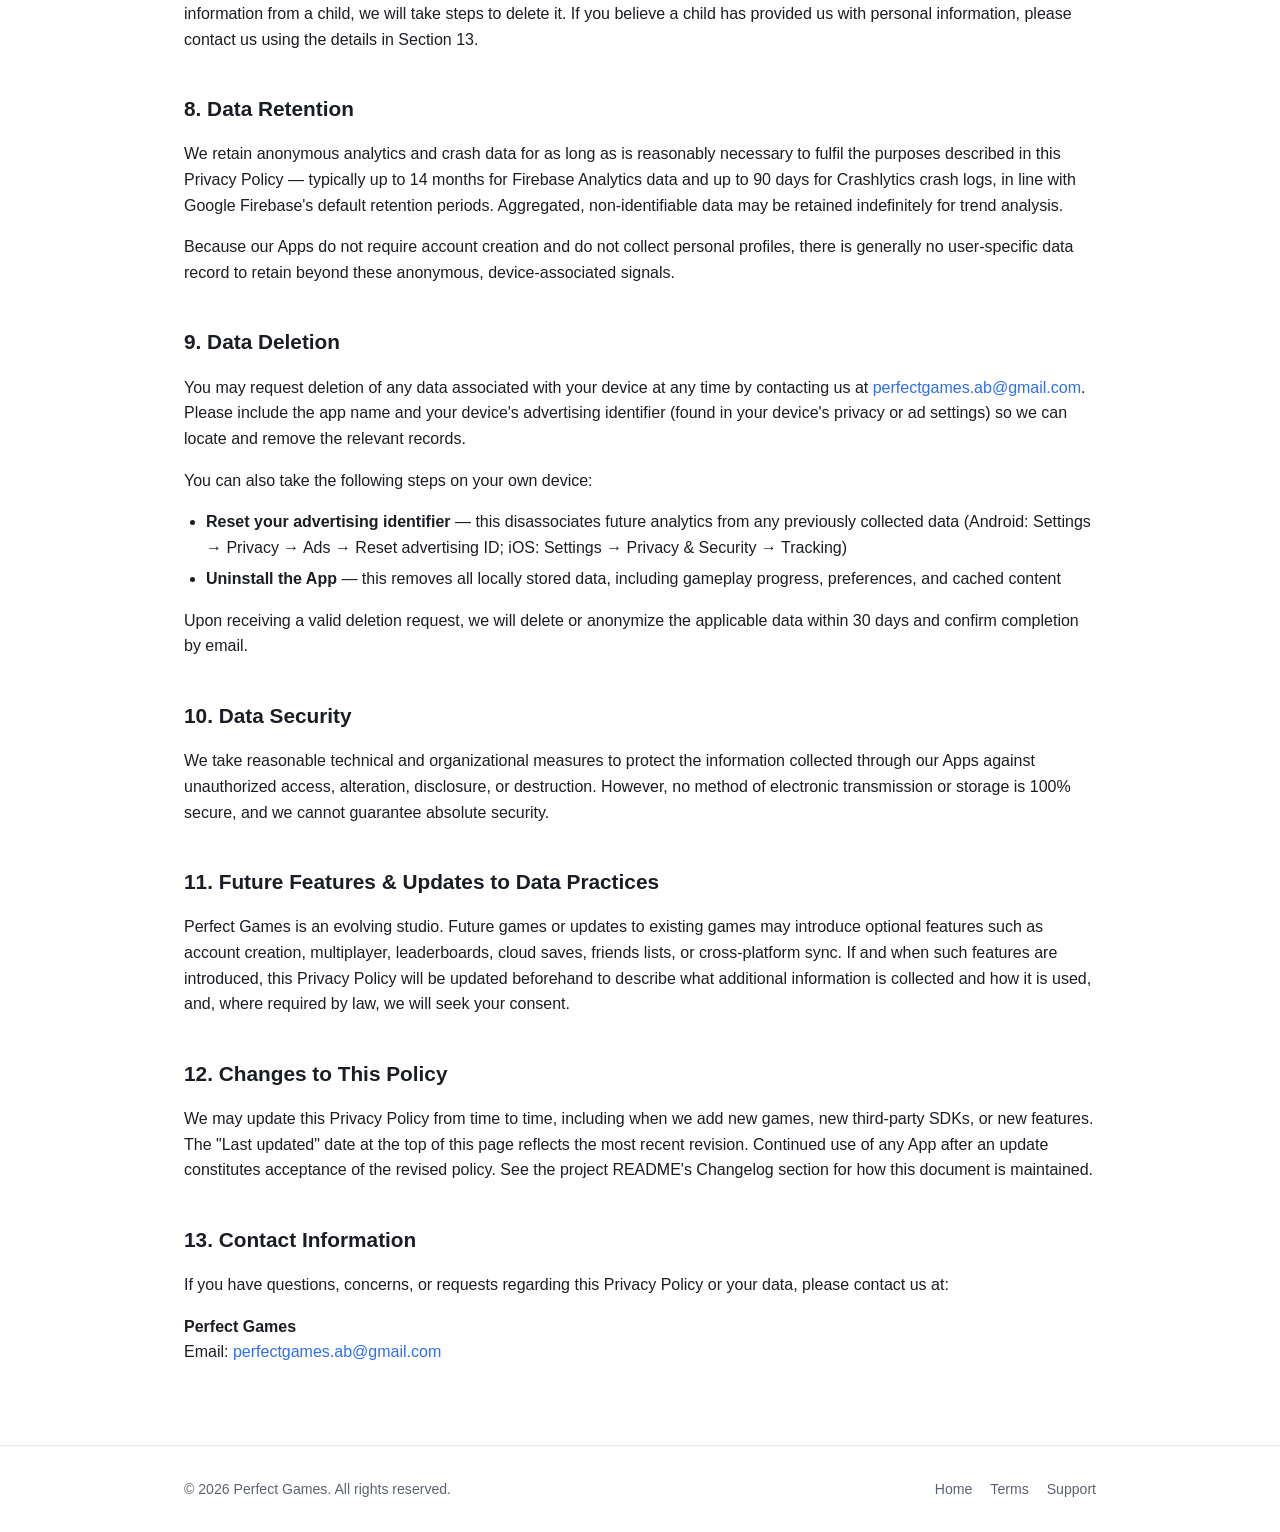
==== commit ea24cc65: "Add Meta SDK, Unity Ads to privacy policy and terms for Perfect Chase Co-Authored-By: Claude Opus 4." ====
--- a/privacy/index.html
+++ b/privacy/index.html
@@ -42,7 +42,7 @@
   <div class="page-header">
     <div class="wrap">
       <h1>Perfect Games Privacy Policy</h1>
-      <p class="meta">Last updated: July 12, 2026</p>
+      <p class="meta">Last updated: July 26, 2026</p>
     </div>
   </div>
 
@@ -95,6 +95,10 @@
       <li><strong>Firebase Crashlytics</strong> — crash and error reporting</li>
       <li><strong>Firebase Remote Config</strong> — remote delivery of app configuration values</li>
       <li><strong>Google AdMob</strong> — advertising, where an App displays ads</li>
+      <li><strong>Unity Ads</strong> — advertising mediation partner used alongside Google AdMob to
+        serve ads, where an App displays ads</li>
+      <li><strong>Meta (Facebook) SDK</strong> — app install attribution and anonymous app event
+        tracking for advertising campaign measurement and optimization</li>
       <li><strong>Google Play Billing</strong> — processing of in-app purchases and subscriptions</li>
       <li><strong>Firebase Cloud Messaging (Push Notifications)</strong> — delivery of optional push
         notifications, where enabled</li>
@@ -115,6 +119,7 @@
       <li>Identify, diagnose, and fix crashes and bugs</li>
       <li>Deliver app updates and remotely configured content</li>
       <li>Serve advertisements, where applicable</li>
+      <li>Measure advertising campaign effectiveness and optimize future campaigns</li>
       <li>Process in-app purchases and subscriptions</li>
     </ul>
 
@@ -126,16 +131,29 @@
         <a href="https://firebase.google.com/support/privacy" target="_blank" rel="noopener">firebase.google.com/support/privacy</a></li>
       <li><strong>Google AdMob</strong> —
         <a href="https://policies.google.com/technologies/ads" target="_blank" rel="noopener">policies.google.com/technologies/ads</a></li>
+      <li><strong>Unity Ads</strong> —
+        <a href="https://unity.com/legal/privacy-policy" target="_blank" rel="noopener">unity.com/legal/privacy-policy</a></li>
+      <li><strong>Meta (Facebook) SDK</strong> —
+        <a href="https://www.facebook.com/privacy/policy/" target="_blank" rel="noopener">facebook.com/privacy/policy</a></li>
       <li><strong>Google Play Billing</strong> —
         <a href="https://policies.google.com/privacy" target="_blank" rel="noopener">policies.google.com/privacy</a></li>
     </ul>
     <p>We do not sell your personal information to third parties.</p>
 
     <h2>4. Advertising & Advertising Identifiers</h2>
-    <p>Where an App displays advertisements via Google AdMob, AdMob and its partners may use
+    <p>Where an App displays advertisements, ads are served through Google AdMob and its mediation
+      partners (currently Unity Ads). AdMob, Unity Ads, and their respective partners may use
       advertising identifiers and other technical data to serve and measure ads, subject to your
       device's advertising and privacy settings (e.g. "Opt out of Ads Personalization",
       "Limit Ad Tracking", or equivalent controls provided by Android/iOS).</p>
+    <p>We also use the Meta (Facebook) SDK to measure the effectiveness of advertising campaigns
+      that promote our Apps. The Meta SDK collects your device's advertising identifier and
+      anonymous app event data (such as app installs and engagement milestones) to attribute
+      installs to ad campaigns and optimize future campaigns. This data is processed by Meta
+      in accordance with its own privacy policy. You can control Meta's use of your data for
+      ad targeting through your device's advertising settings or through Meta's own ad
+      preferences at
+      <a href="https://www.facebook.com/adpreferences" target="_blank" rel="noopener">facebook.com/adpreferences</a>.</p>
 
     <h2>5. In-App Purchases & Subscriptions</h2>
     <p>Where an App offers virtual currency, one-time purchases, or subscriptions, these are processed
